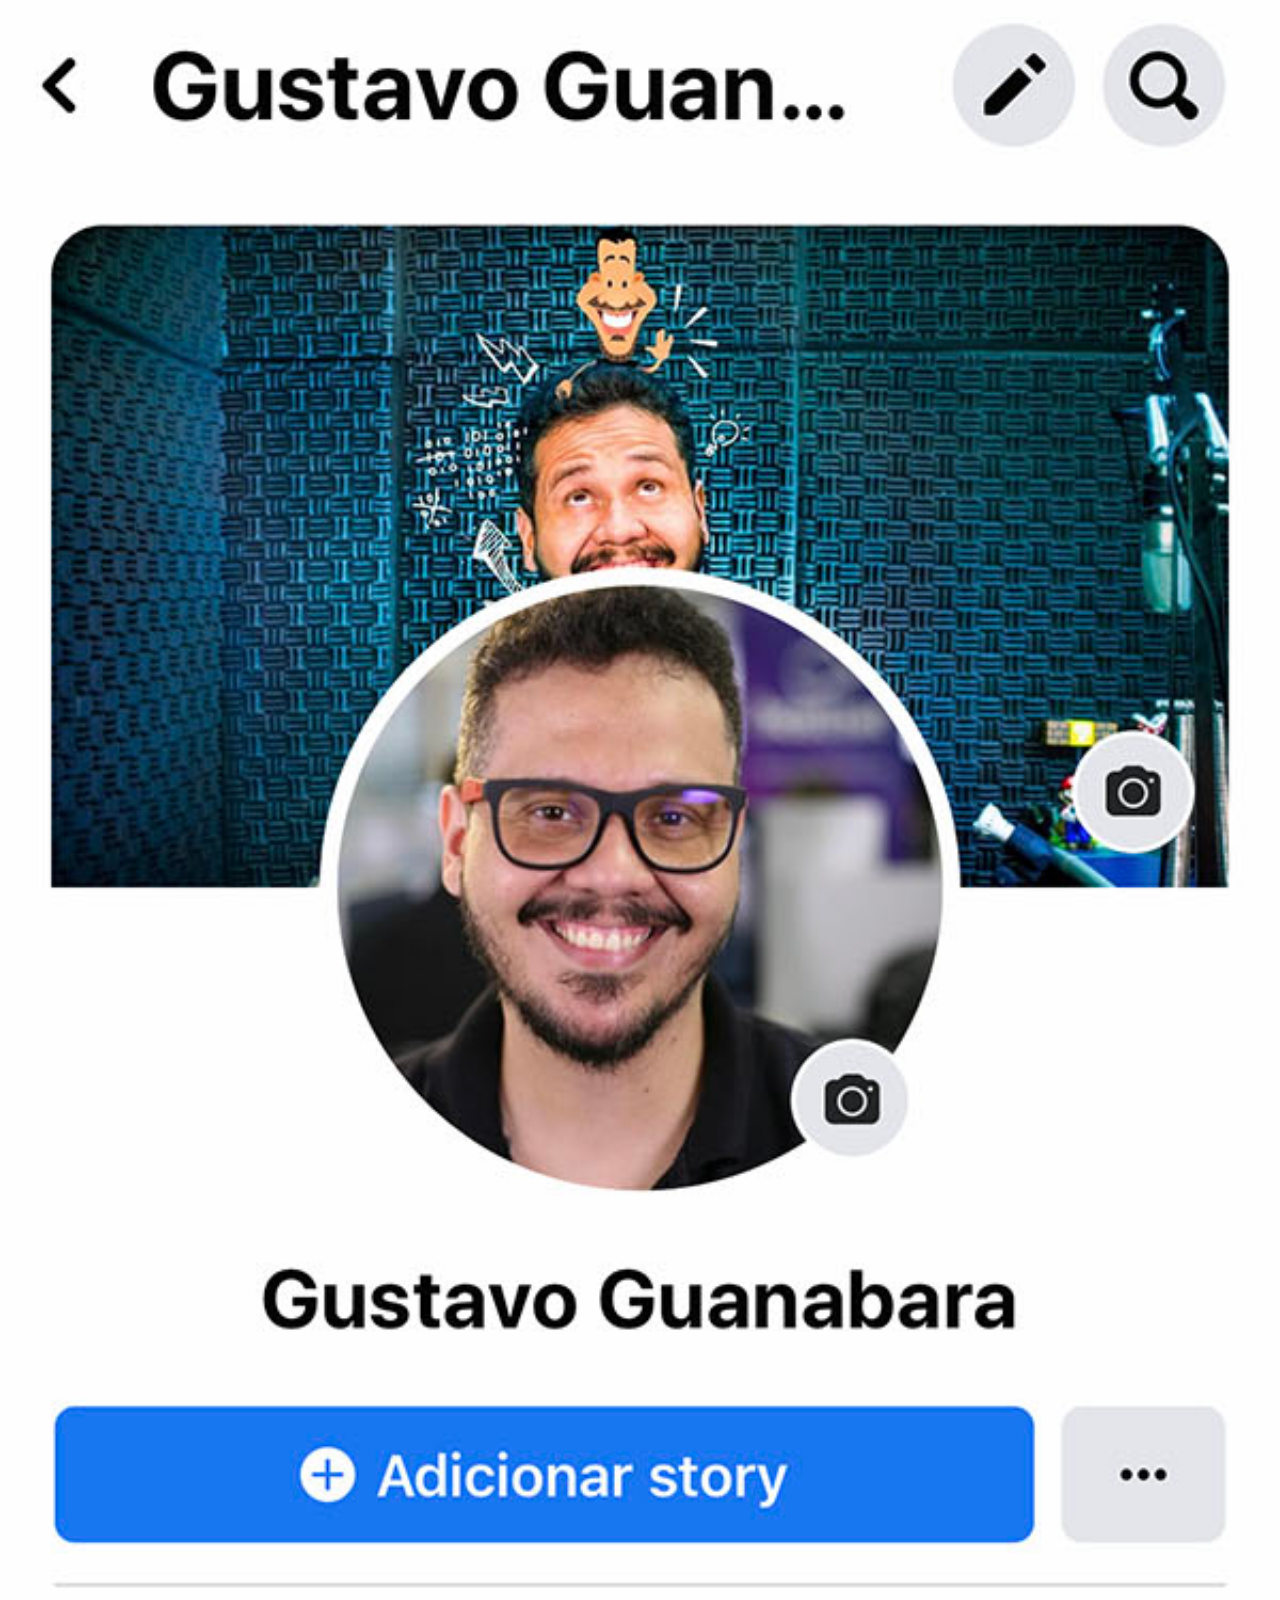
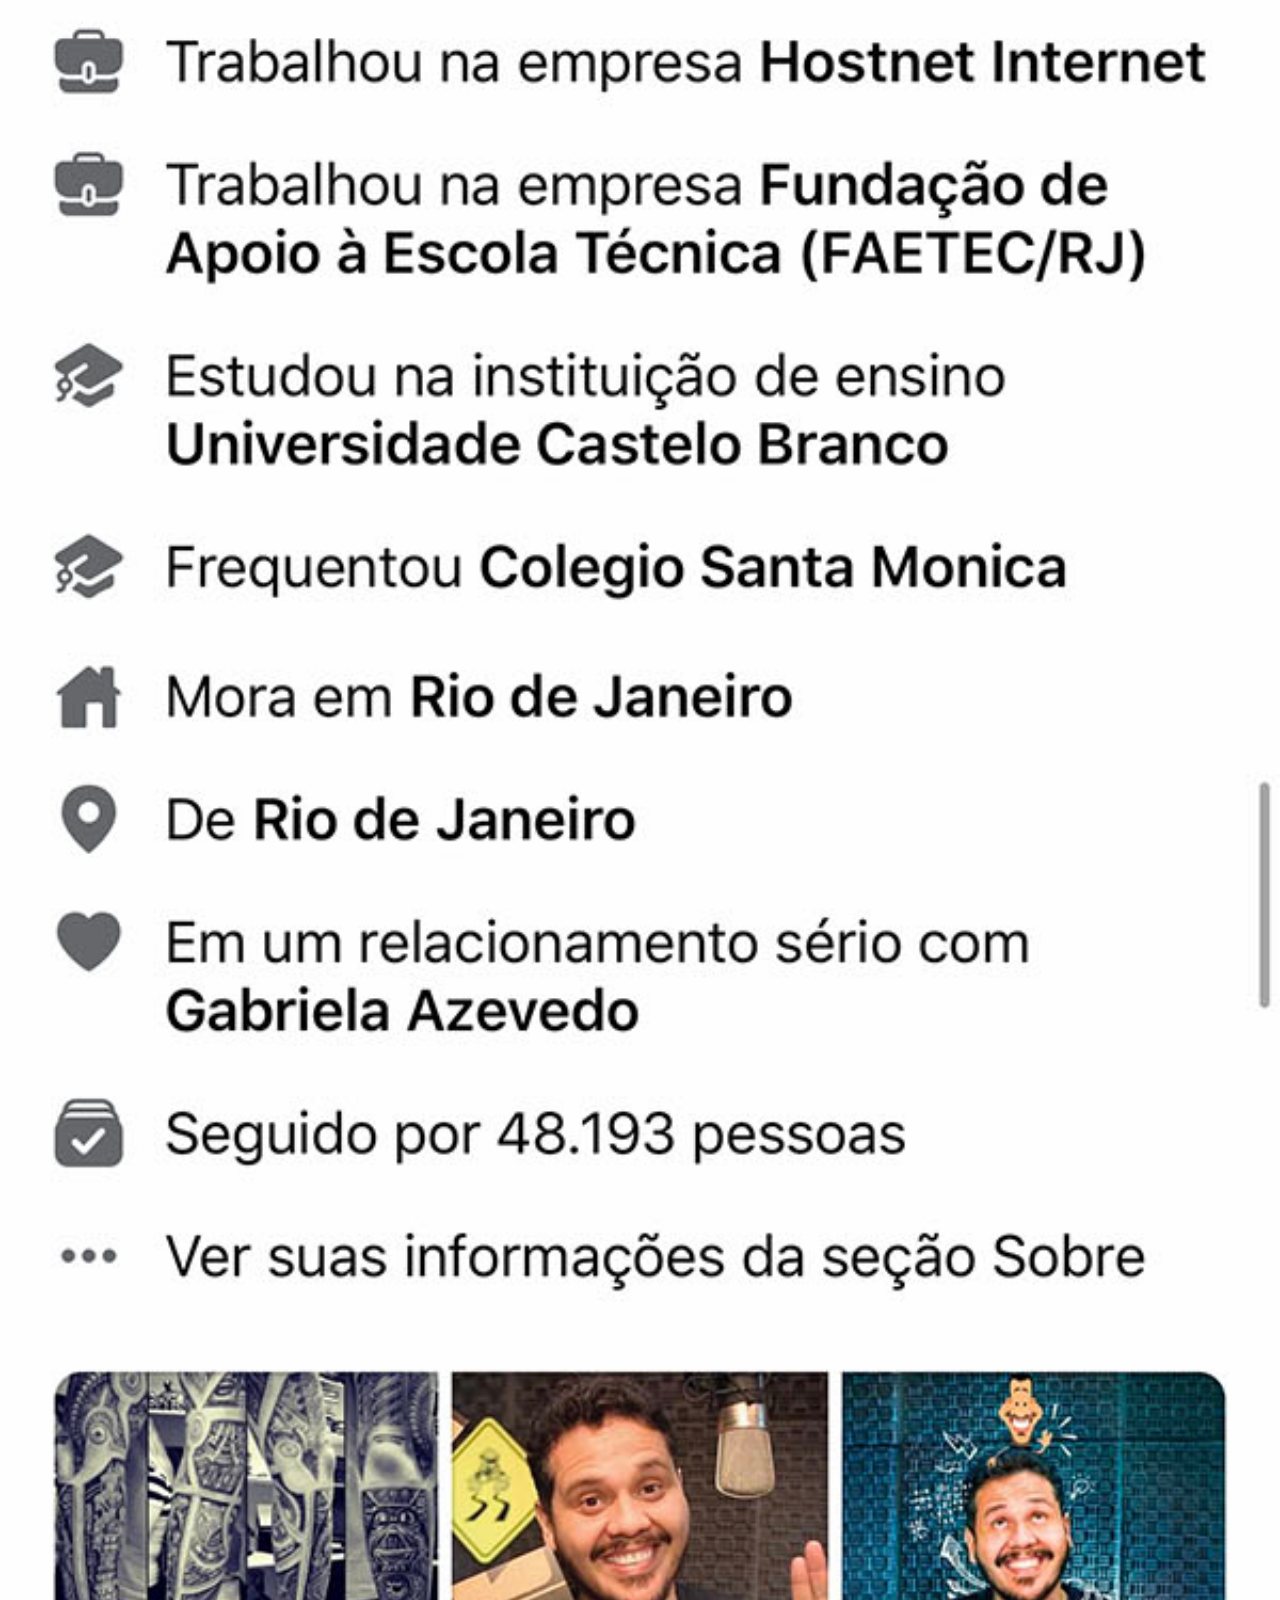
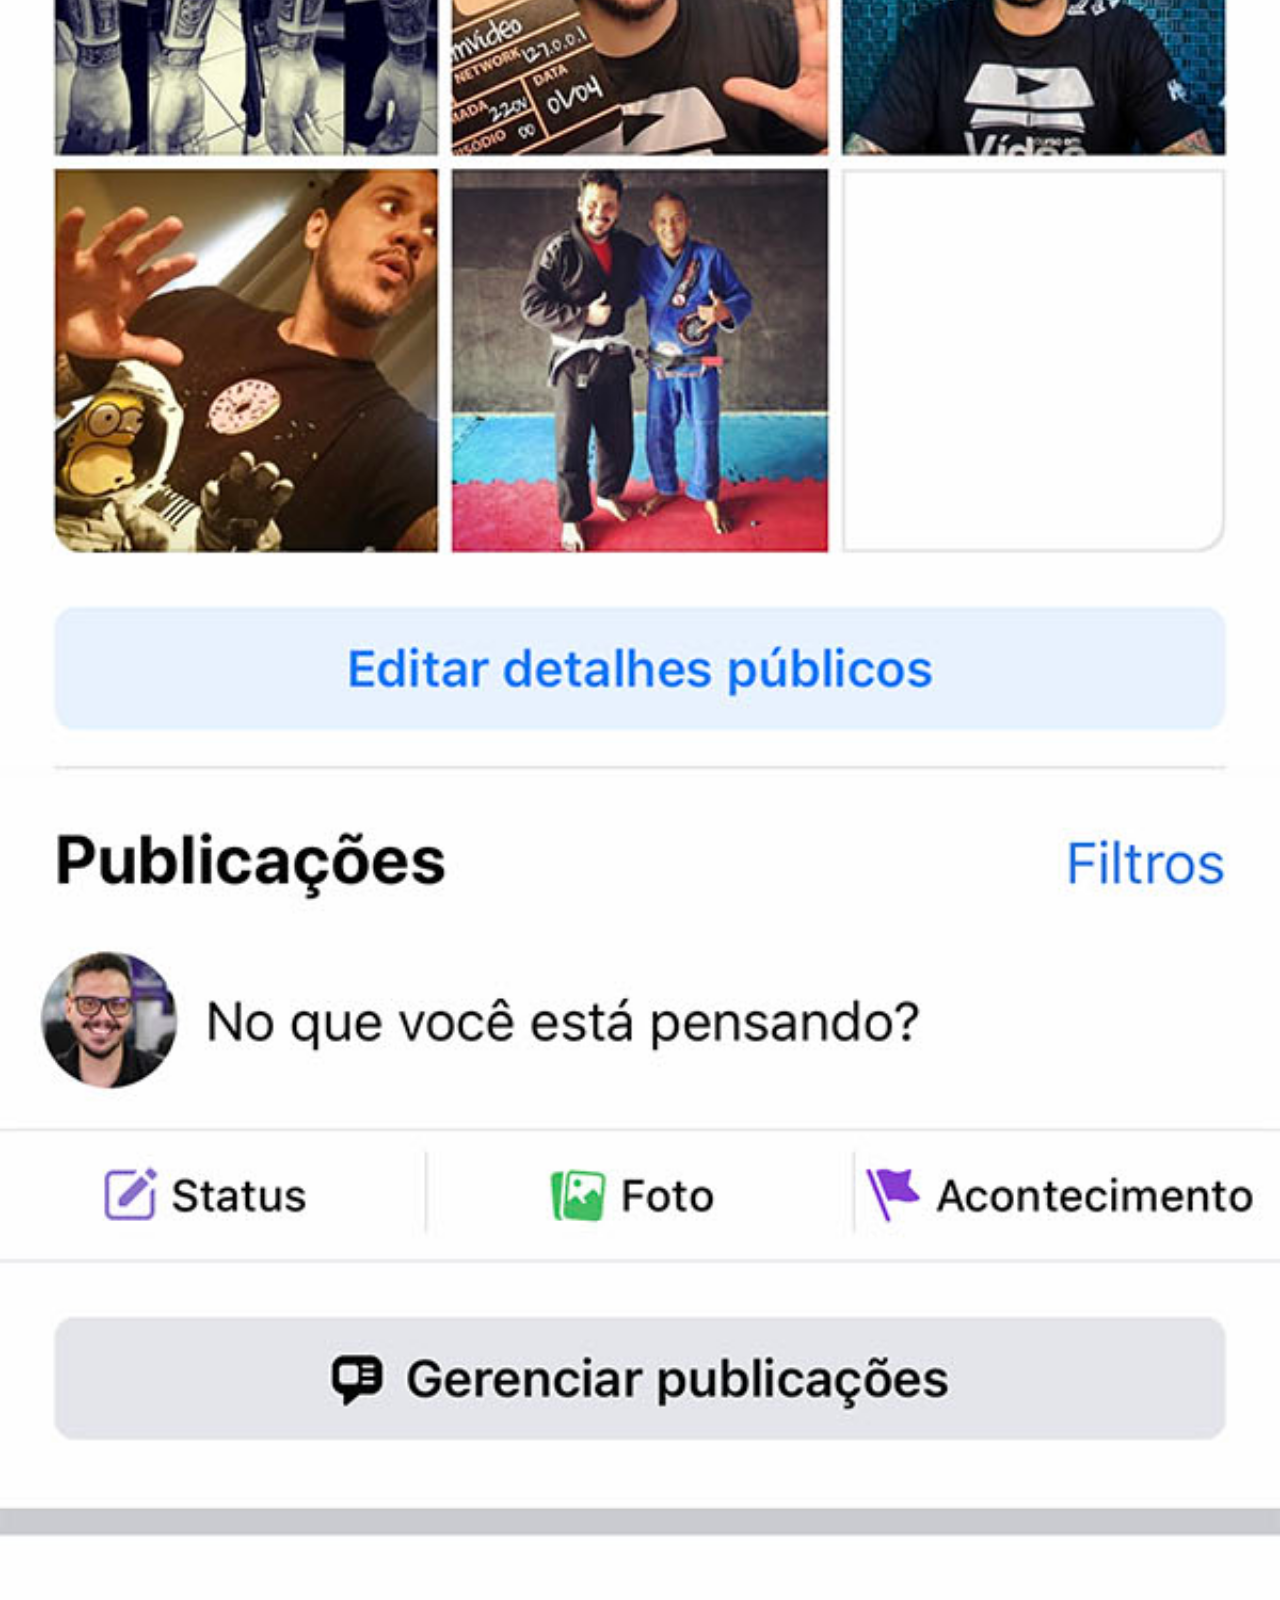
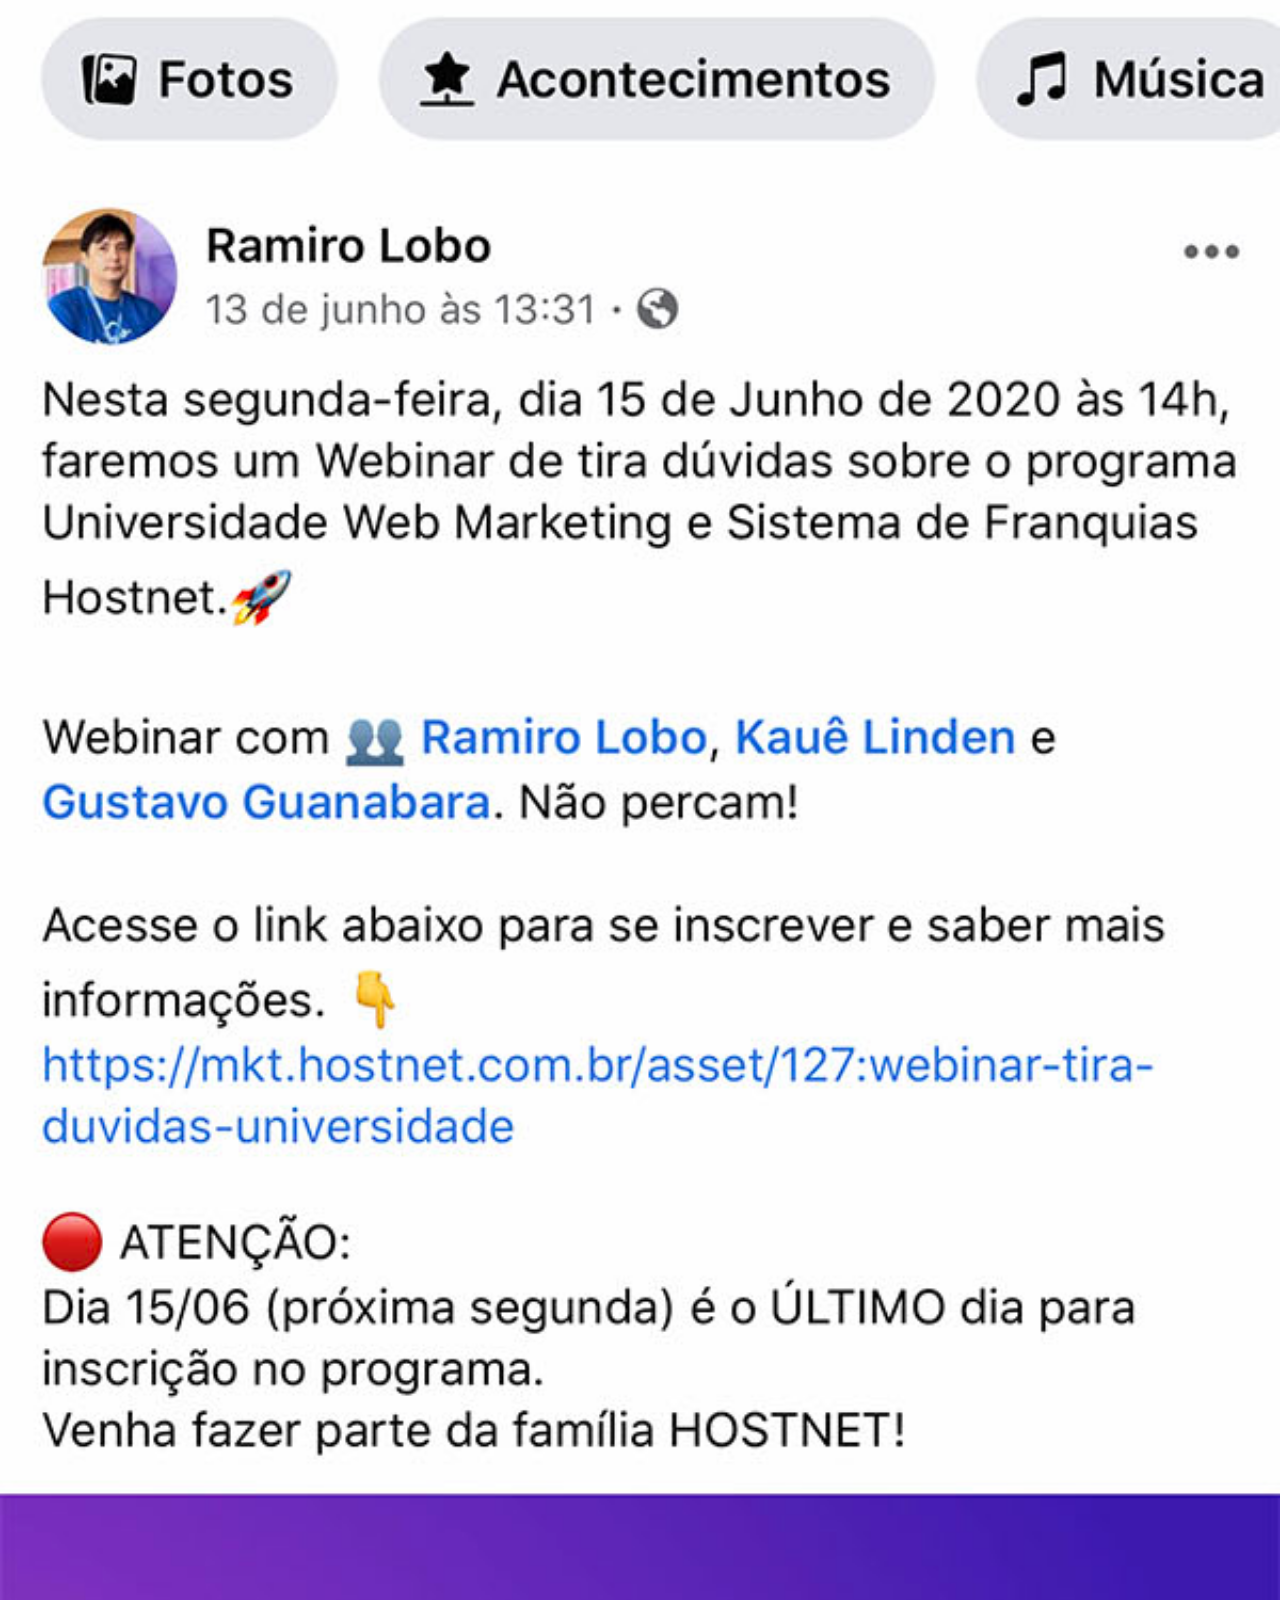
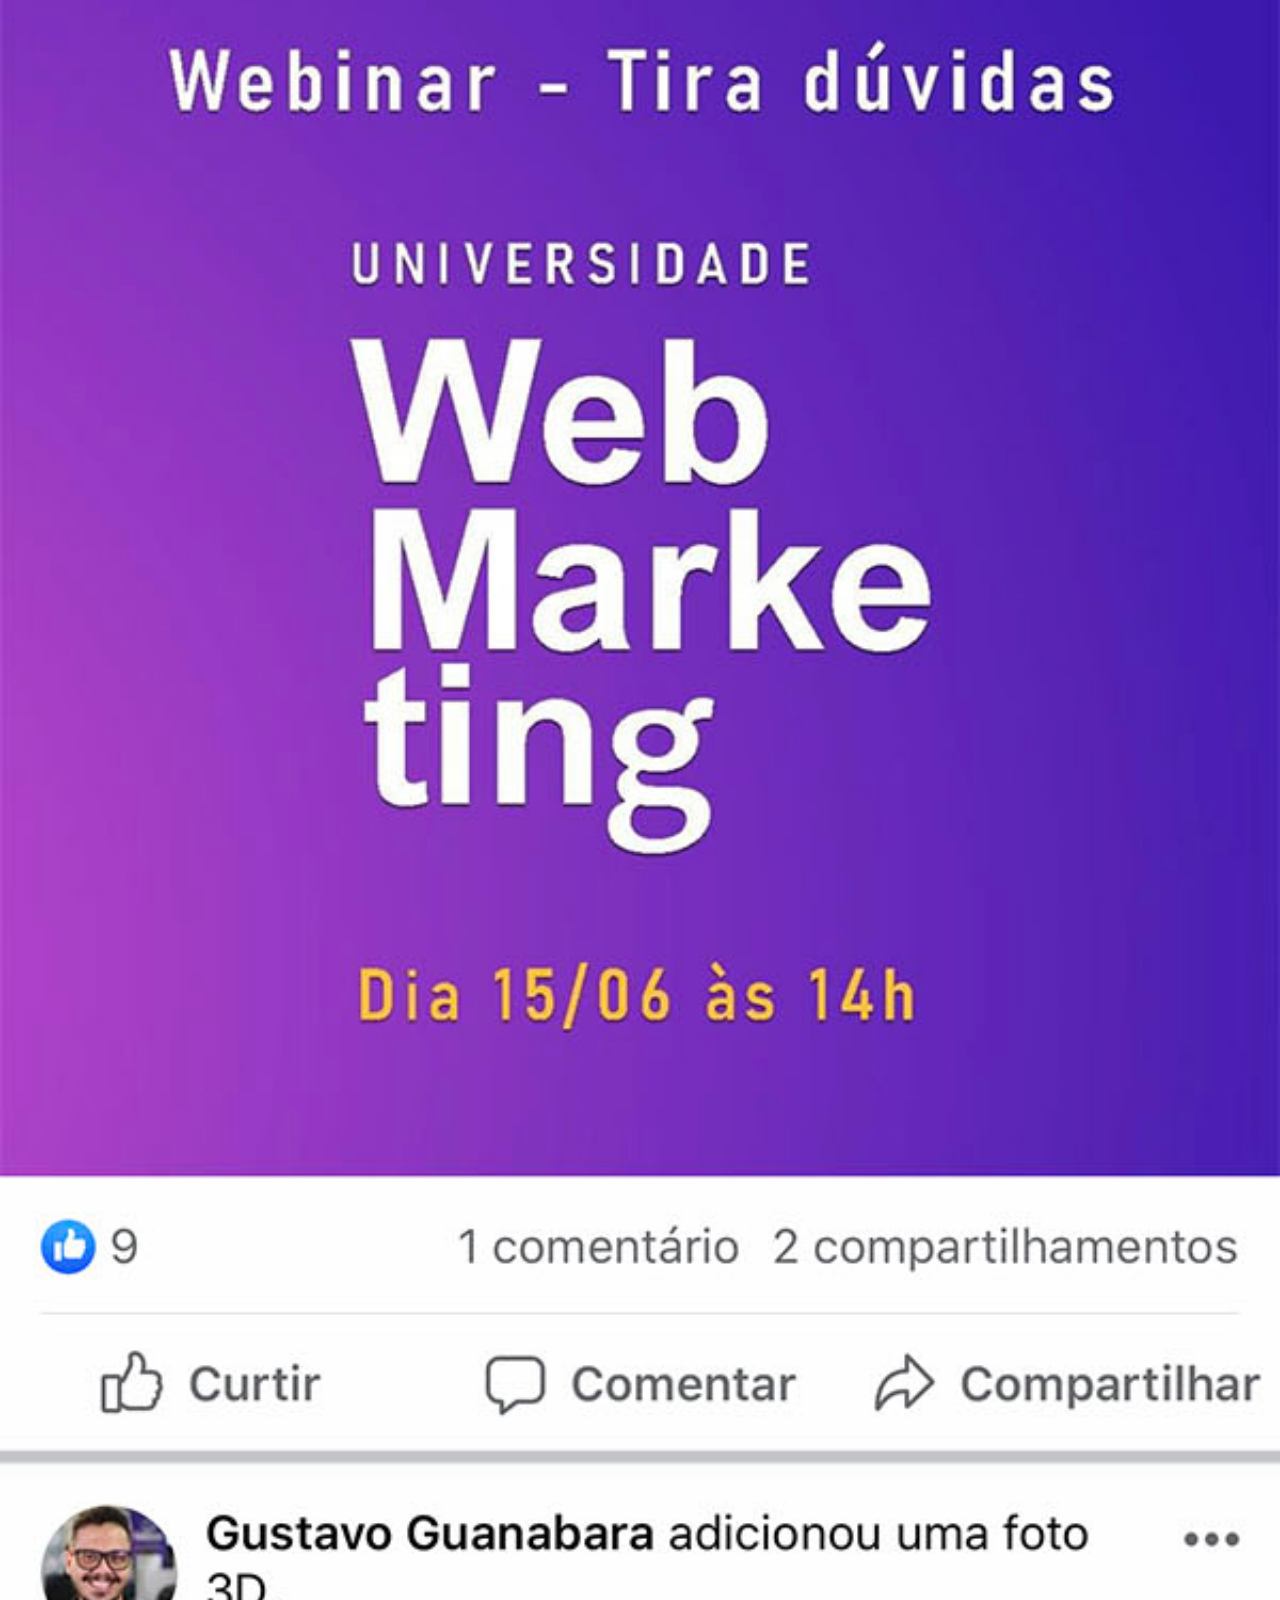
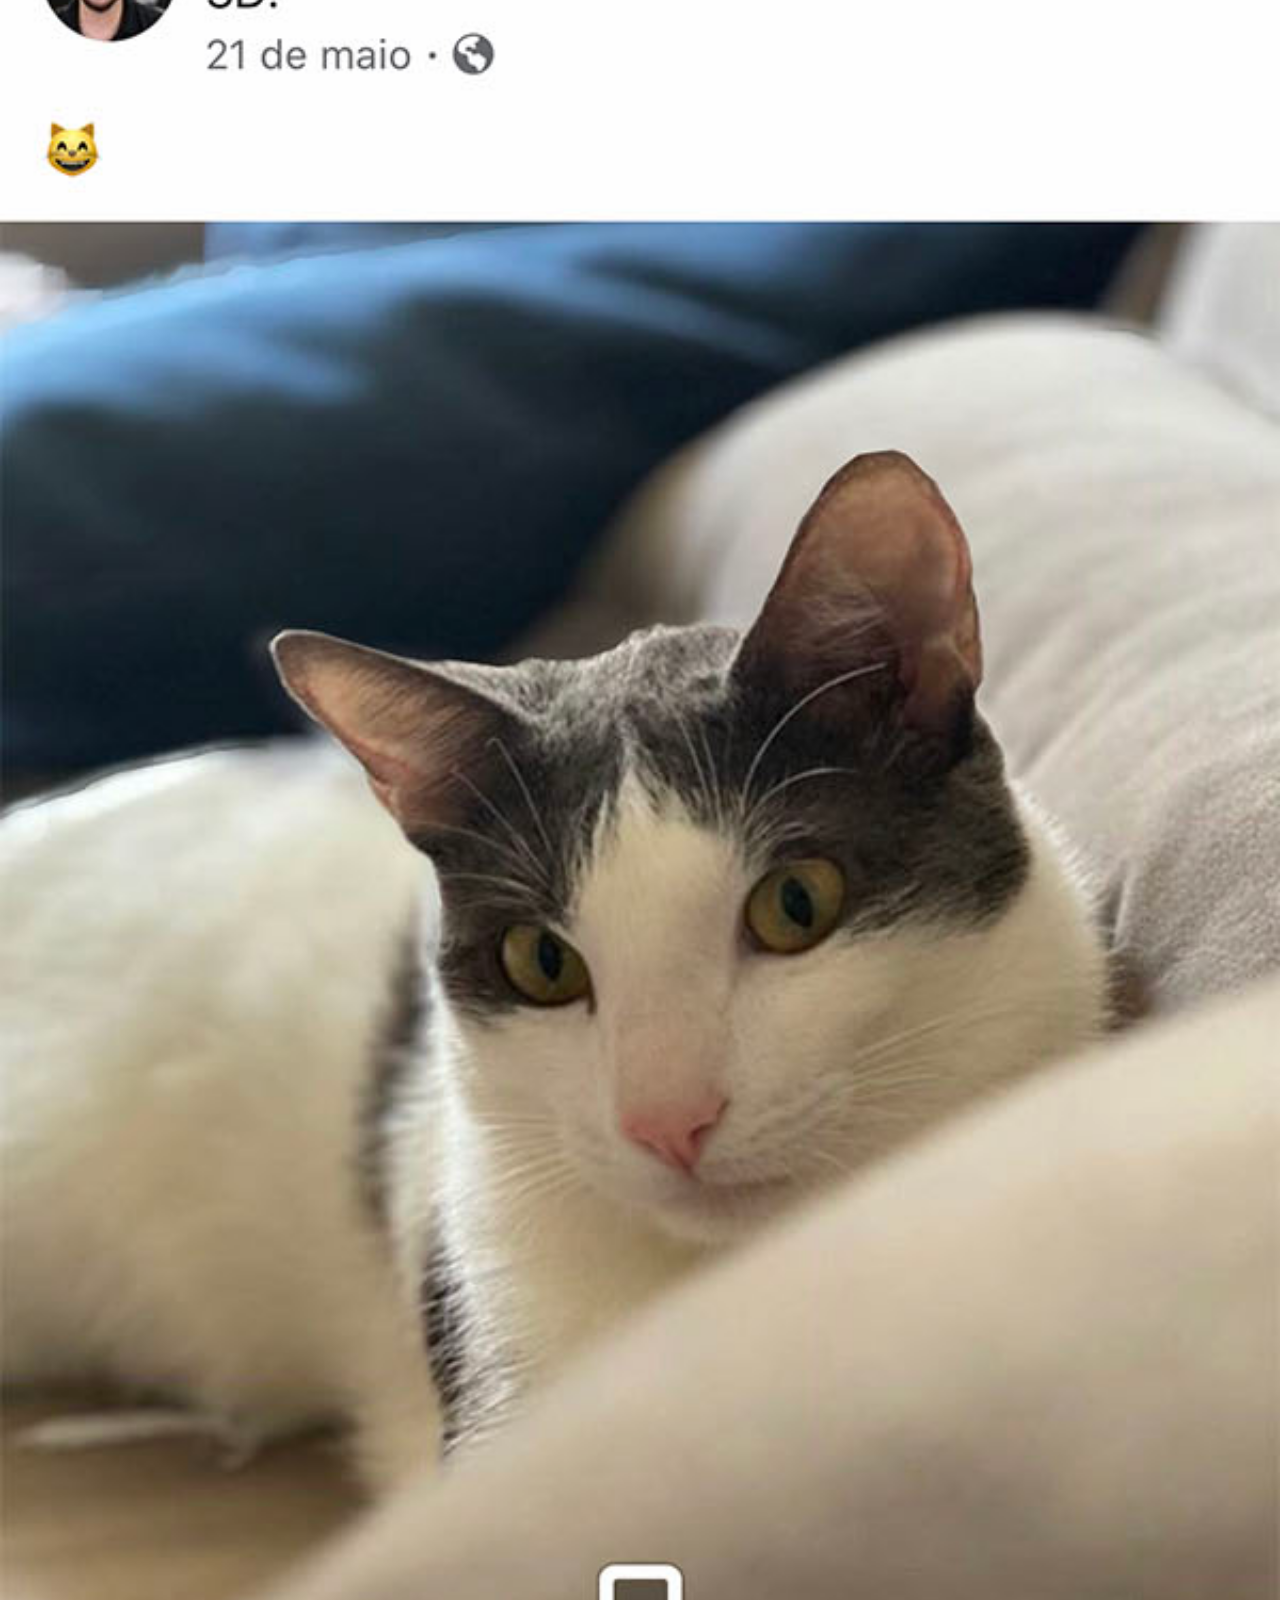
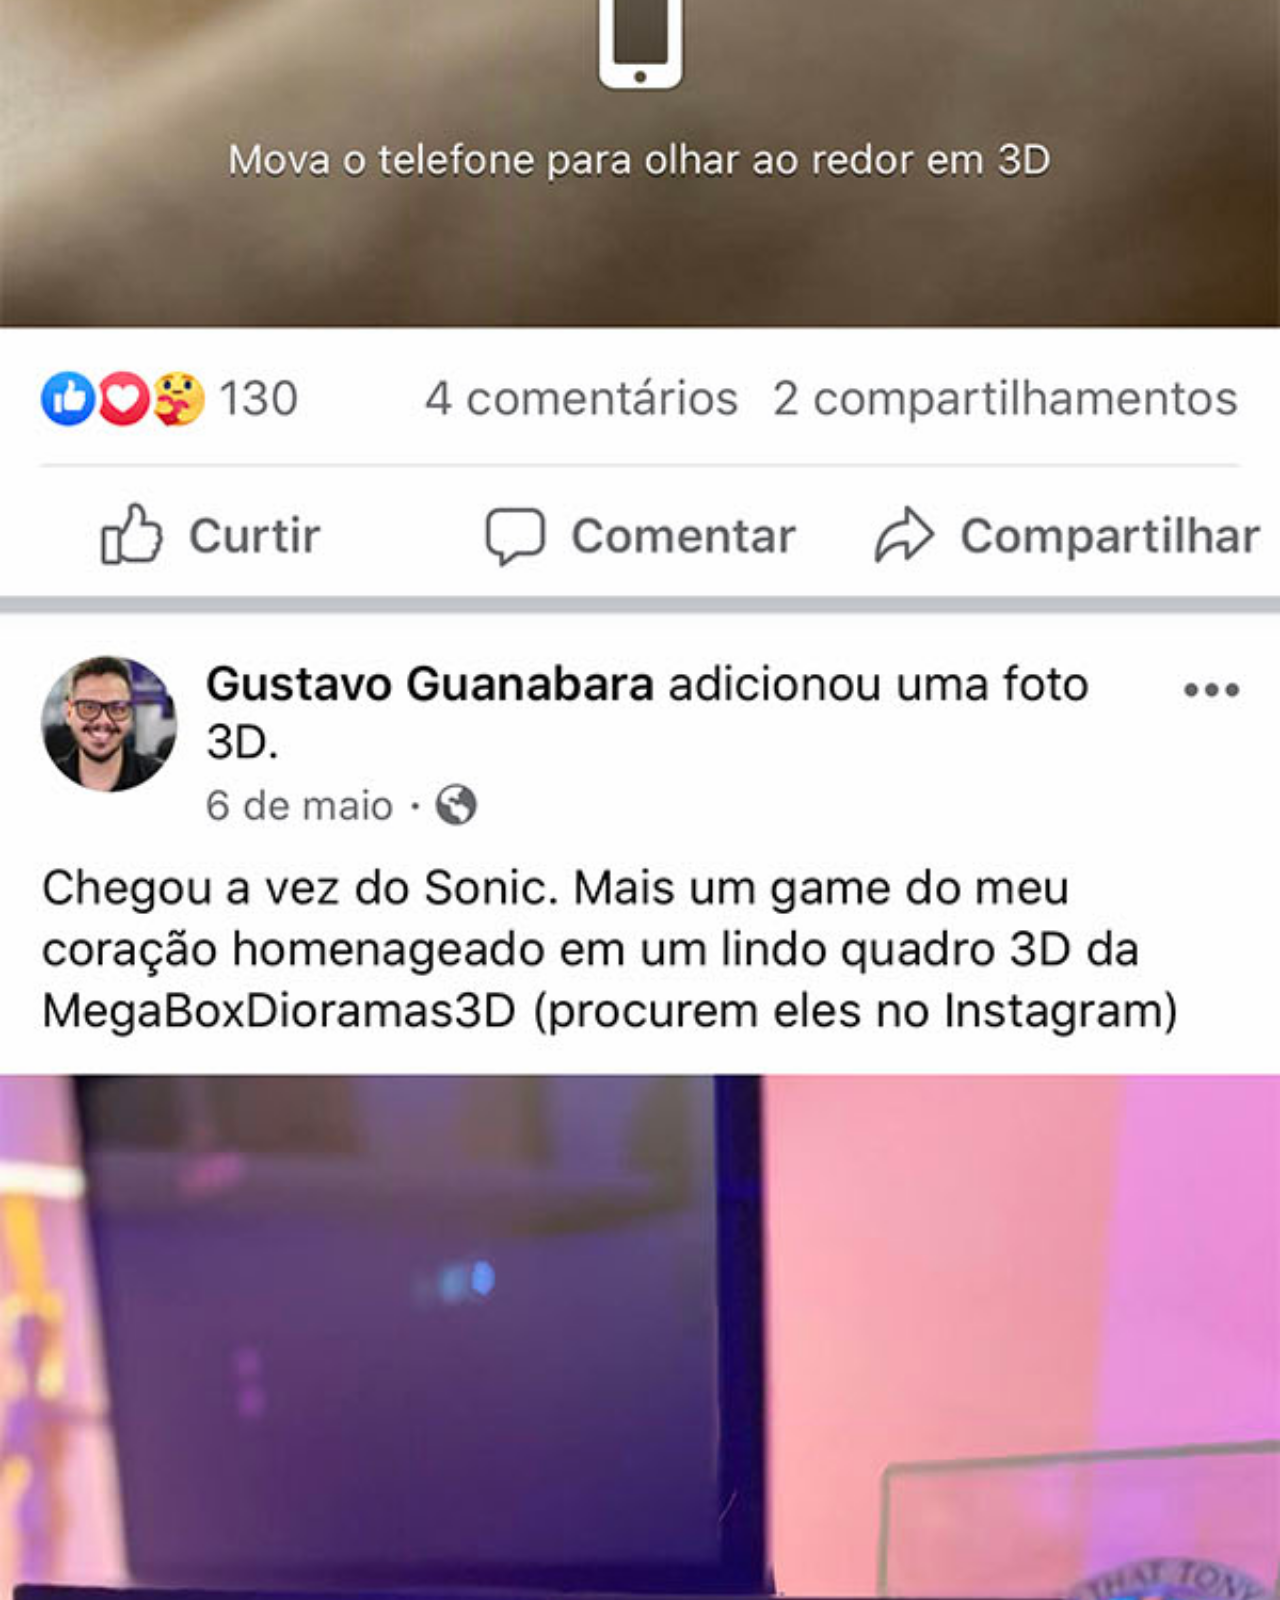
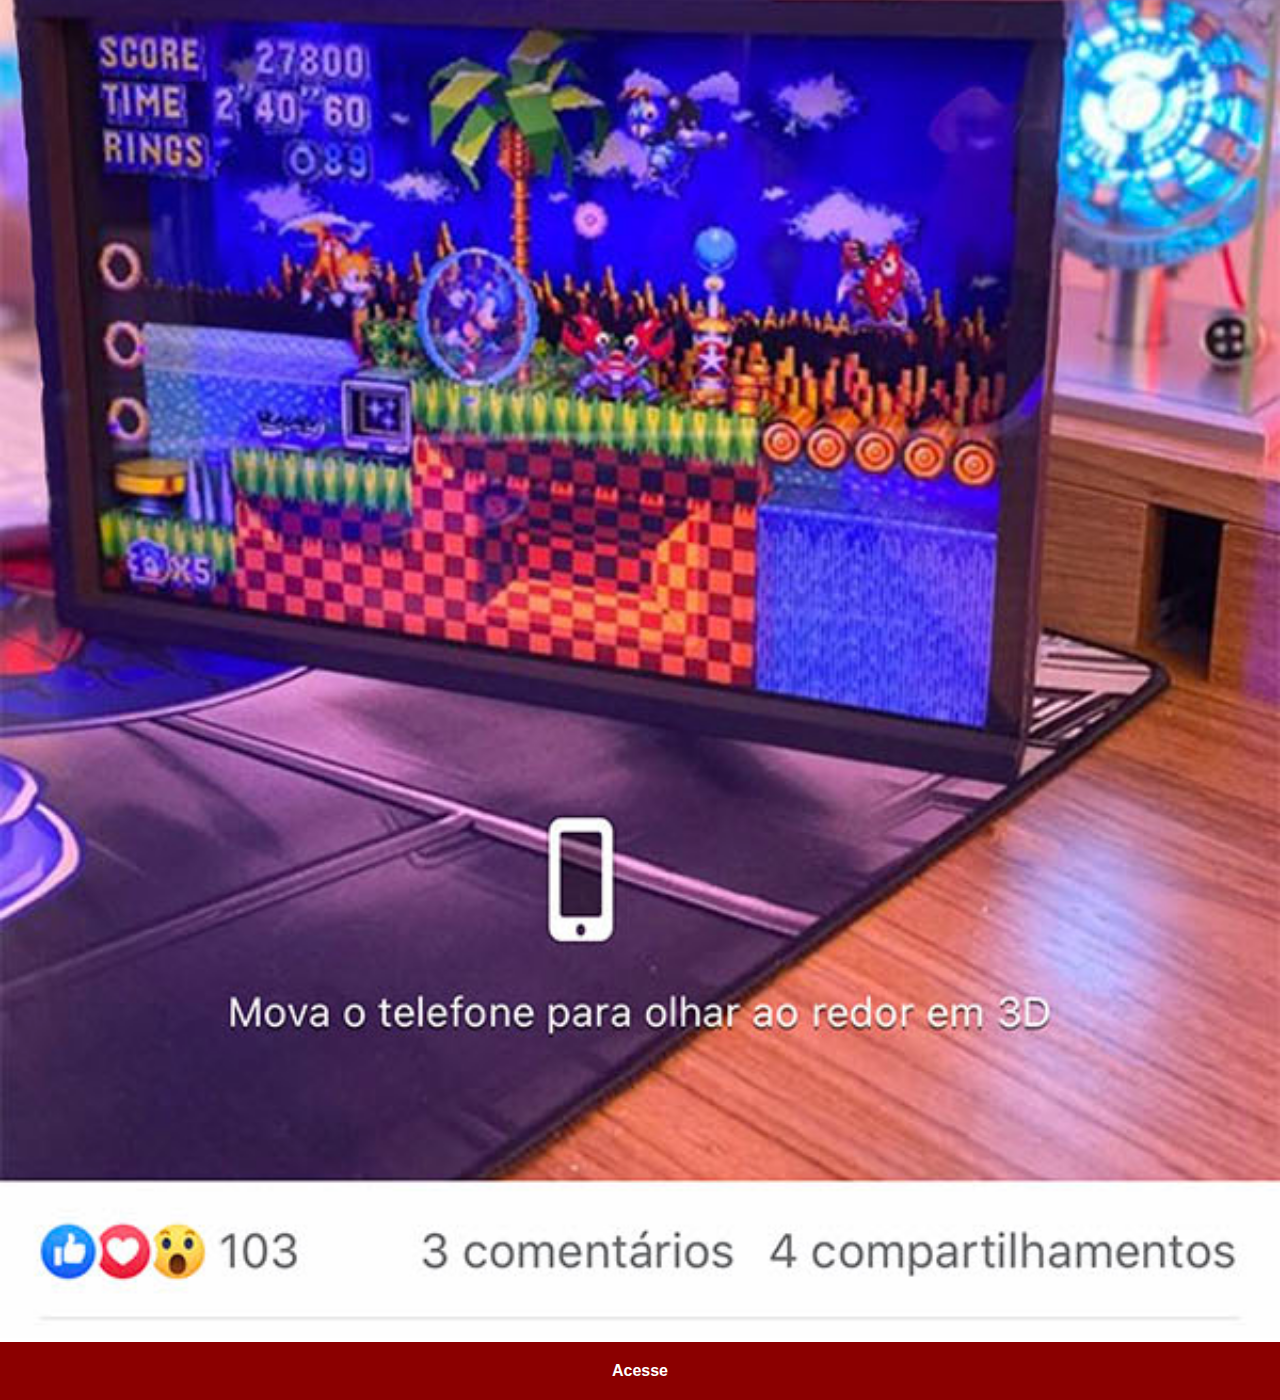
==== facebook.html @ f9b2af24 "Criação das páginas de redes sociais" ====
<!DOCTYPE html>
<html lang="pt-br">
<head>
    <meta charset="UTF-8">
    <meta name="viewport" content="width=device-width, initial-scale=1.0">
    <title>Facebook</title>
    <link rel="stylesheet" href="stylesites.css">
</head>
<body>
    <img src="imagens/tela-facebook.jpg" alt="YouTube">
    <a href="https://www.facebook.com/joaovictor.vardenskideandrade/" target="_blank">Acesse</a>
</body>
</html>
---- stylesites.css ----
@charset "UTF-8";

* {
    margin: 0px;
    padding: 0px;
    font-family: Arial, Helvetica, sans-serif;
}

::-webkit-scrollbar {
    width: 0px;
    height: 0px;
}

img {
    width: 100vw;
}

a {
    display: block;
    background-color: darkred;
    color: white;
    padding: 20px;
    text-align: center;
    font-weight: bolder;
    text-decoration: none;
}

a:hover {
    background-color: red;
}
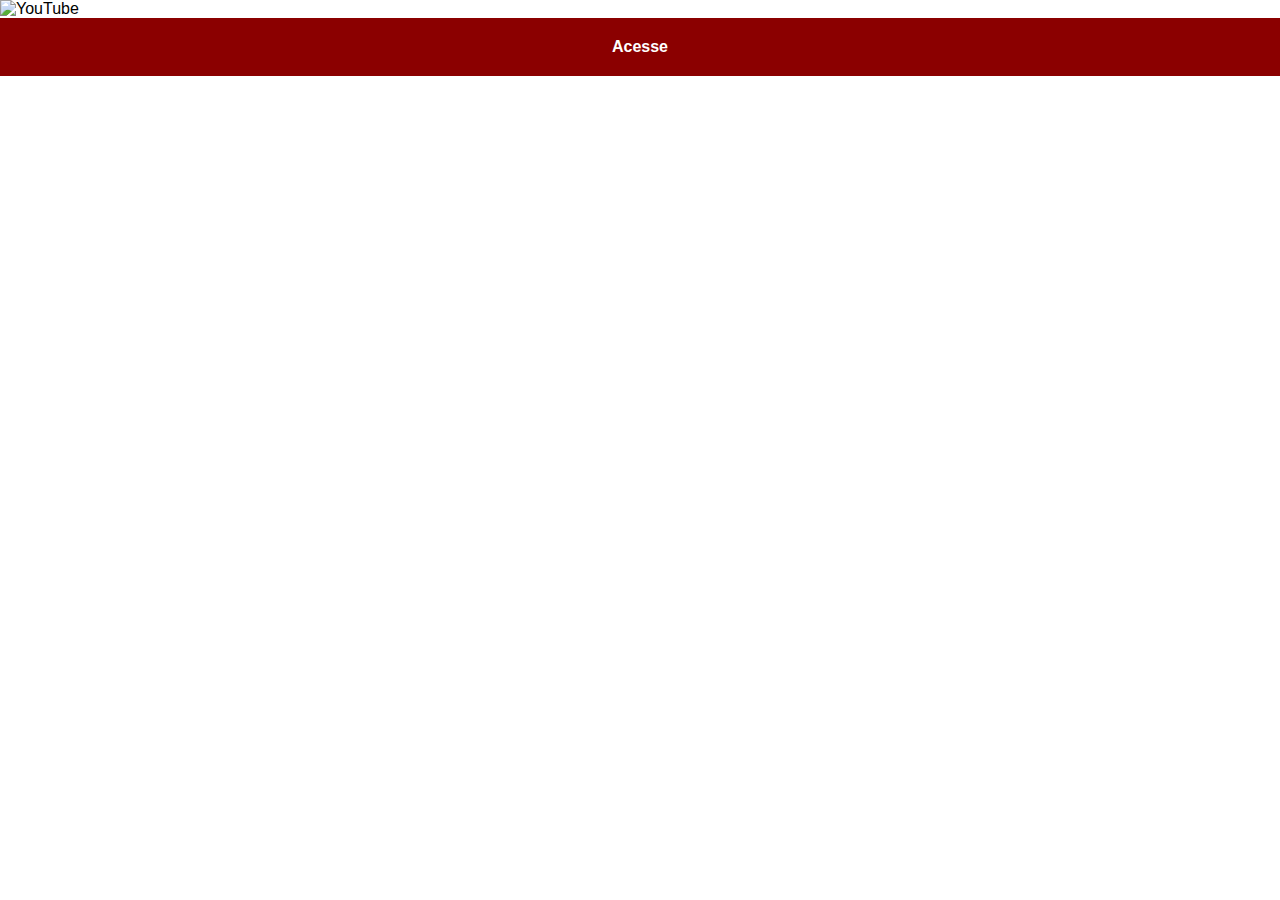
==== commit 17b38b1c: "Mudando para minhas redes sociais" ====
--- a/facebook.html
+++ b/facebook.html
@@ -7,7 +7,7 @@
     <link rel="stylesheet" href="stylesites.css">
 </head>
 <body>
-    <img src="imagens/tela-facebook.jpg" alt="YouTube">
+    <img src="imagens/facebook-tela.jpg" alt="YouTube">
     <a href="https://www.facebook.com/joaovictor.vardenskideandrade/" target="_blank">Acesse</a>
 </body>
 </html>